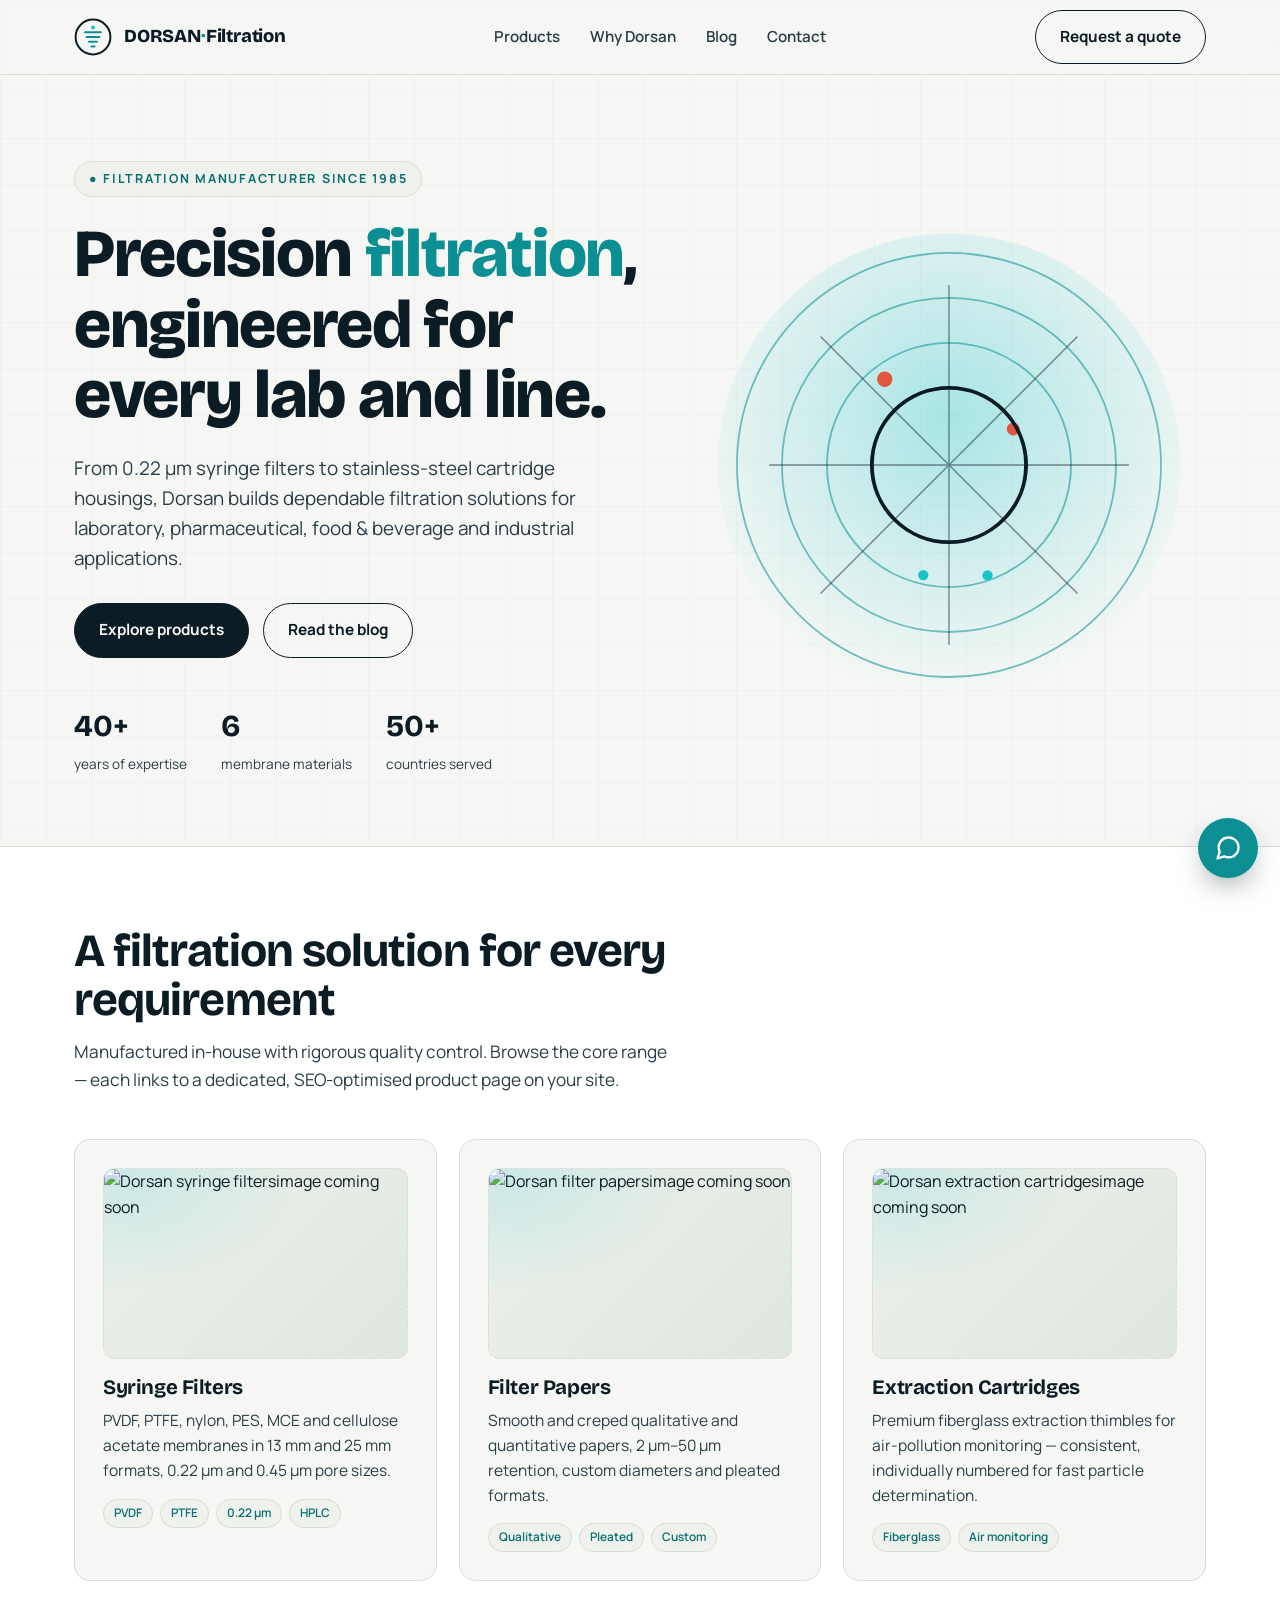
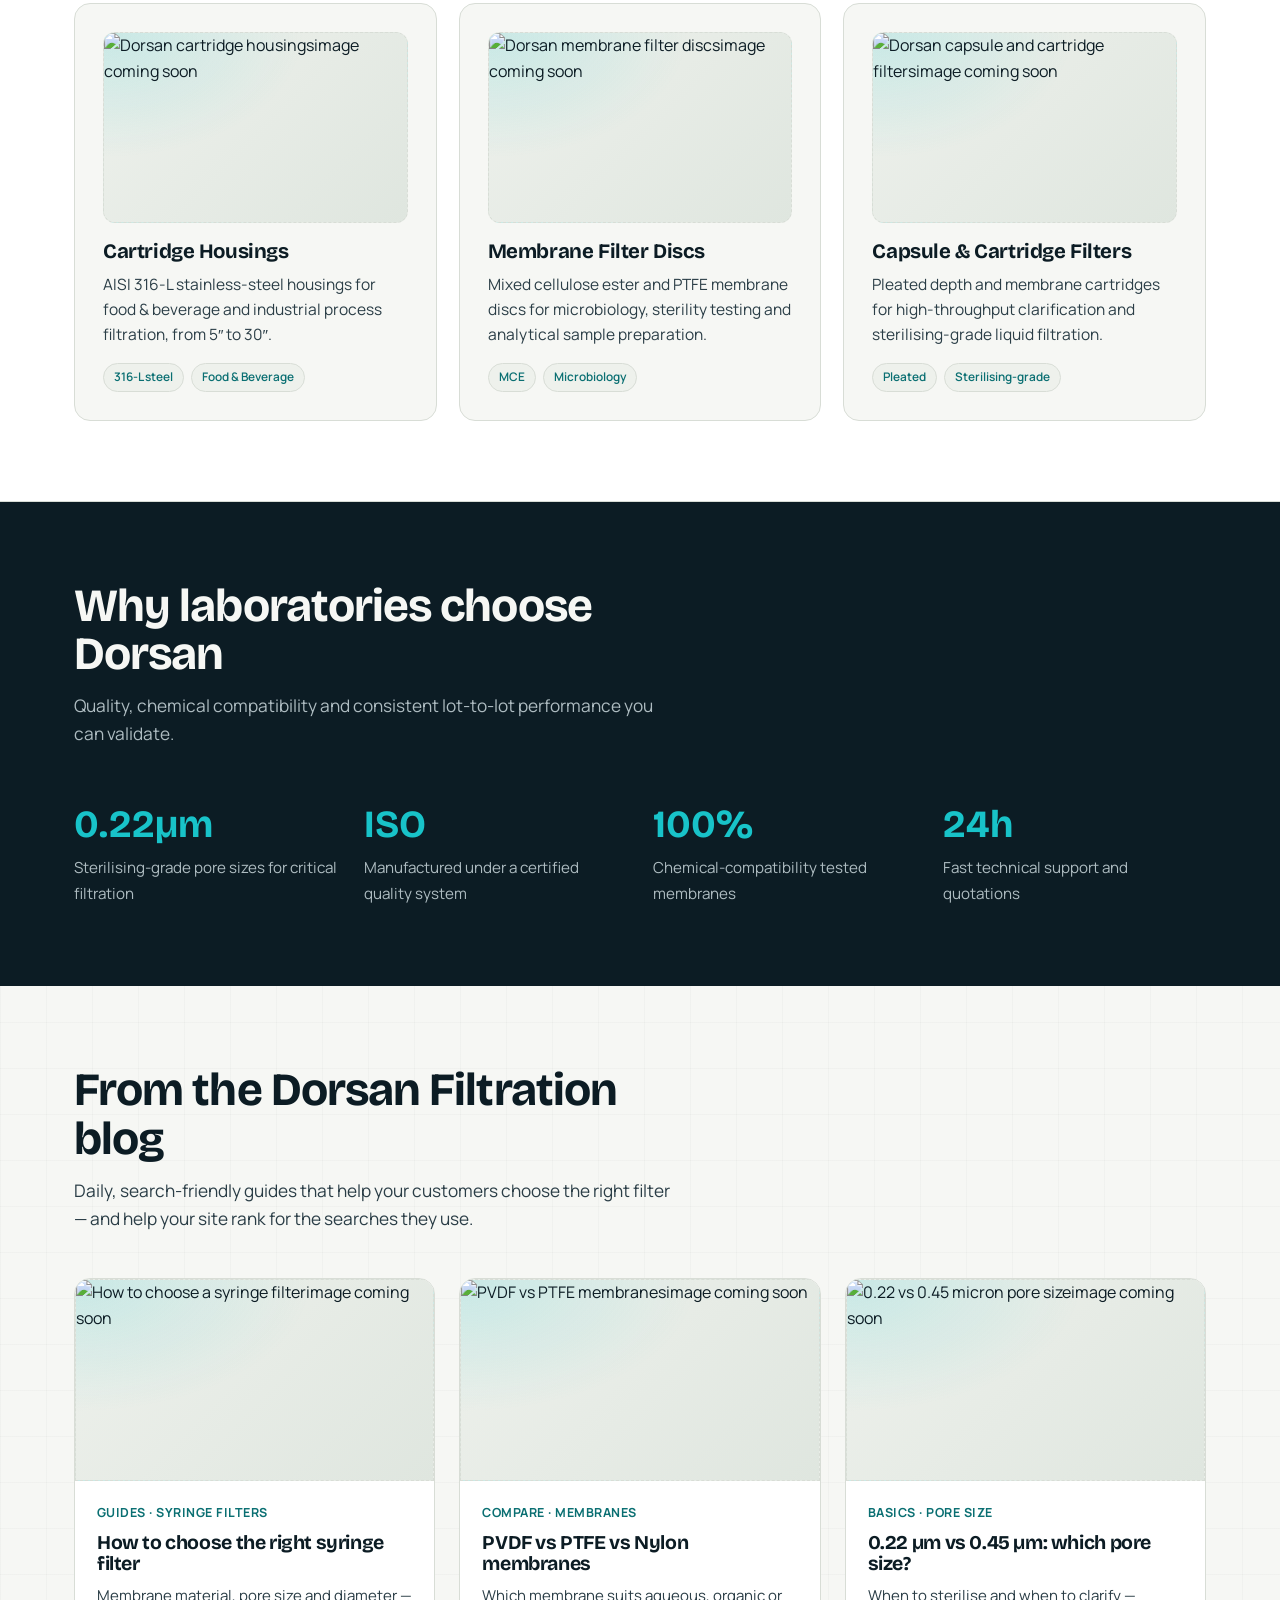
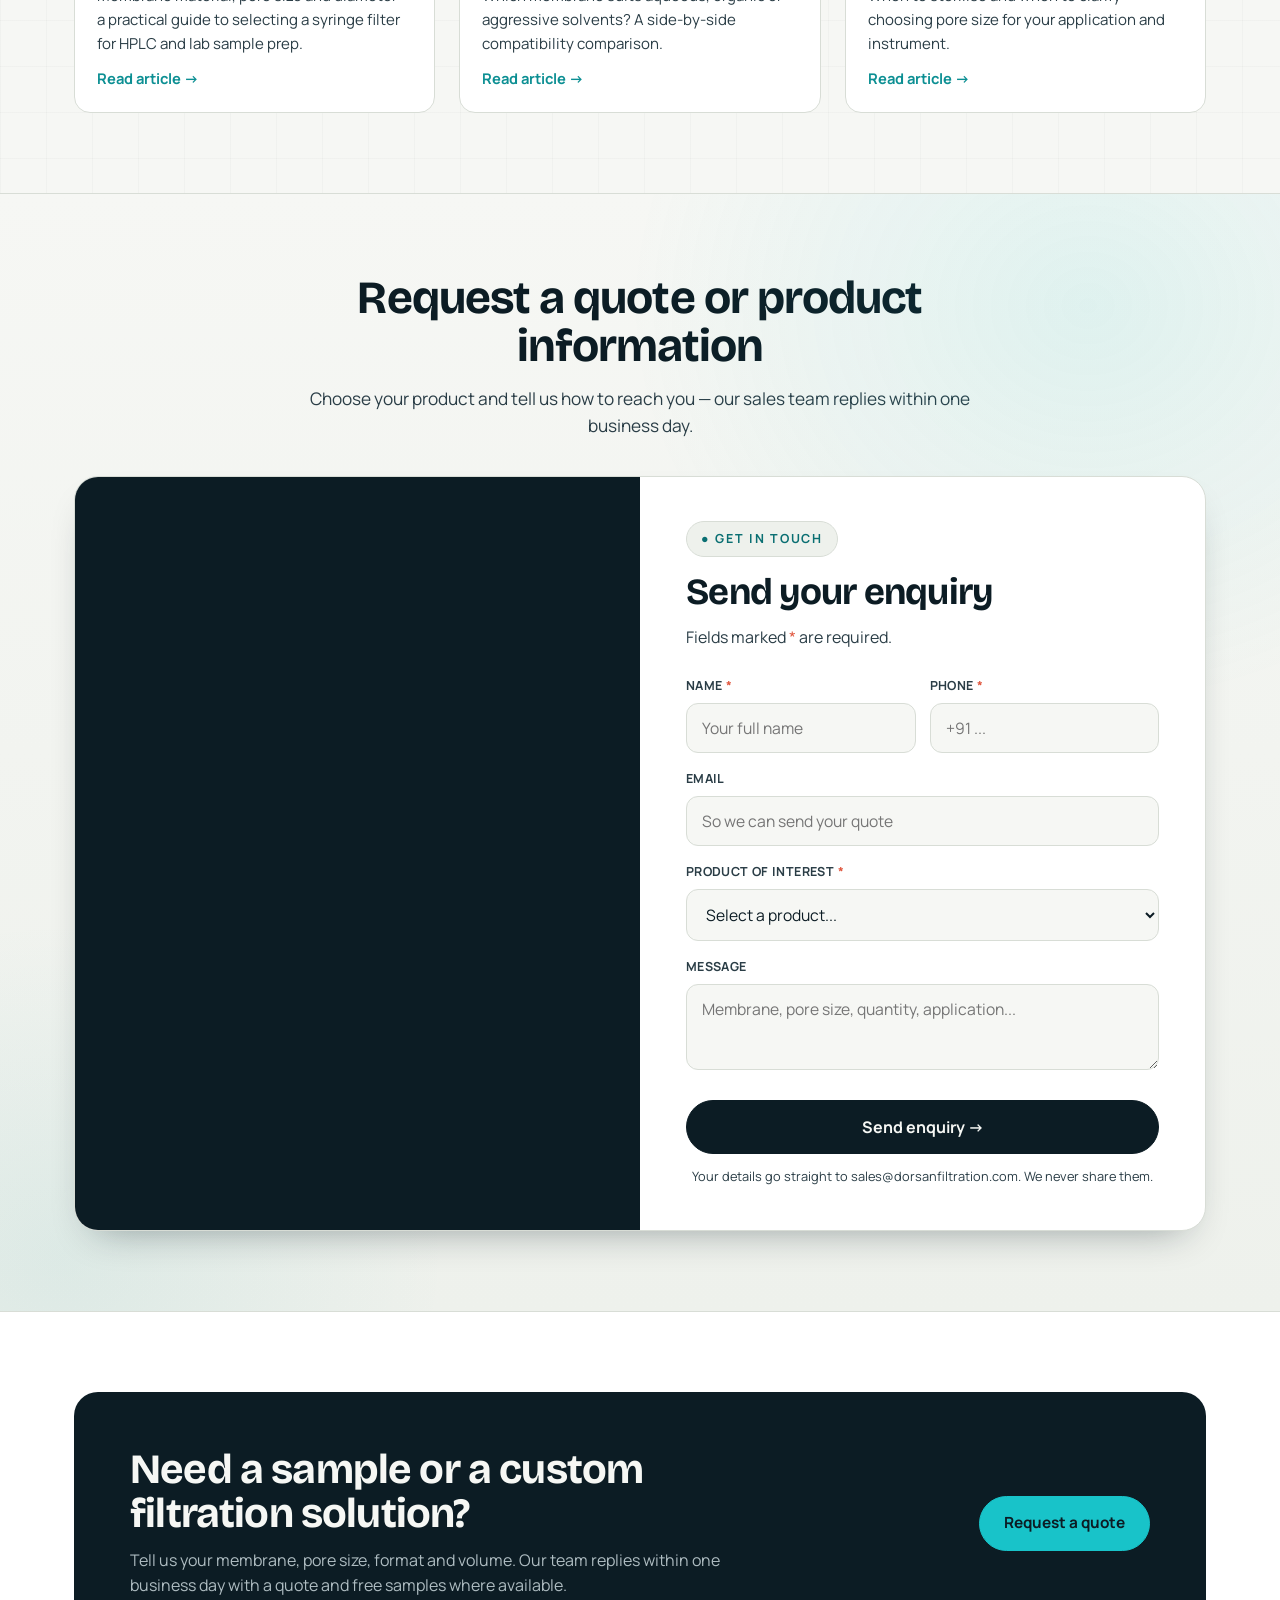
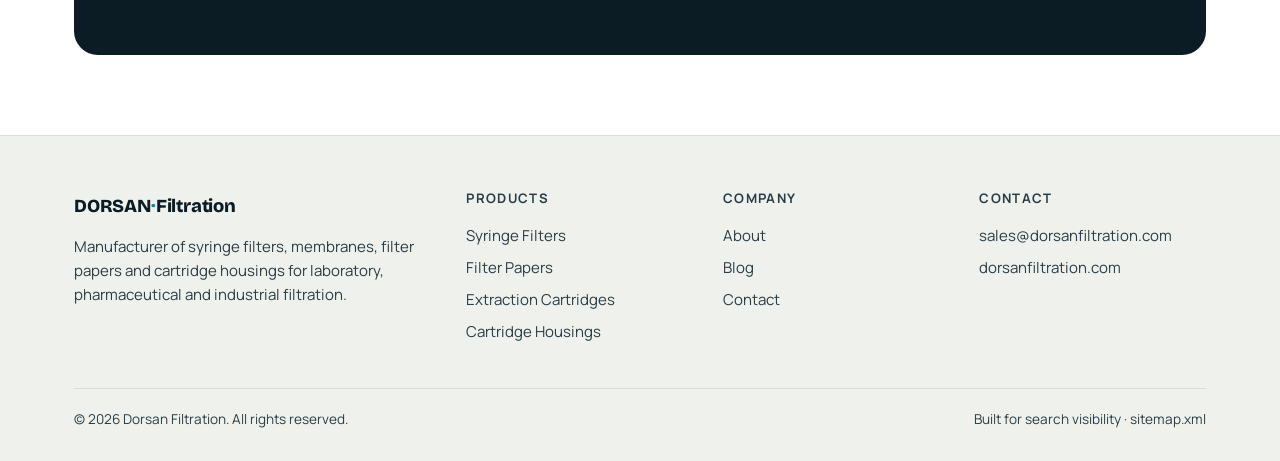
==== index.html @ 595bf6bd "Initial website deployment" ====
<!DOCTYPE html>
<html lang="en">
<head>
  <meta charset="UTF-8" />
  <meta name="viewport" content="width=device-width, initial-scale=1.0" />

  <!-- ====== PRIMARY SEO ====== -->
  <title>Dorsan Filtration | Syringe Filters, Membranes & Laboratory Filtration</title>
  <meta name="description" content="Dorsan Filtration manufactures high-quality syringe filters (PVDF, PTFE, nylon, PES), filter papers, extraction cartridges and stainless cartridge housings for laboratory, pharma and industrial use." />
  <meta name="keywords" content="syringe filter, PVDF syringe filter, PTFE syringe filter, nylon syringe filter, 0.22 micron syringe filter, 0.45 micron filter, laboratory filtration, membrane filtration, filter paper, extraction cartridge" />
  <link rel="canonical" href="https://www.dorsanfiltration.com/" />
  <meta name="robots" content="index, follow" />

  <!-- ====== OPEN GRAPH / SOCIAL ====== -->
  <meta property="og:type" content="website" />
  <meta property="og:title" content="Dorsan Filtration | Syringe Filters & Laboratory Filtration" />
  <meta property="og:description" content="Manufacturer of syringe filters, membranes, filter papers and cartridge housings for lab, pharma and industry." />
  <meta property="og:url" content="https://www.dorsanfiltration.com/" />
  <meta property="og:image" content="https://www.dorsanfiltration.com/assets/og-cover.jpg" />
  <meta name="twitter:card" content="summary_large_image" />

  <link rel="stylesheet" href="styles.css" />

  <!-- ====== STRUCTURED DATA: Organization ====== -->
  <script type="application/ld+json">
  {
    "@context": "https://schema.org",
    "@type": "Organization",
    "name": "Dorsan Filtration",
    "url": "https://www.dorsanfiltration.com/",
    "logo": "https://www.dorsanfiltration.com/assets/logo.png",
    "description": "Manufacturer of syringe filters, membrane filters, filter papers, extraction cartridges and cartridge housings.",
    "sameAs": ["https://www.linkedin.com/company/dorsan-filtration/"]
  }
  </script>
</head>
<body>

  <!-- ================= HEADER ================= -->
  <header class="site-header">
    <div class="wrap nav">
      <a class="brand" href="index.html" aria-label="Dorsan Filtration home">
        <!-- Replace this inline SVG with your real logo: <img src="assets/logo.svg" alt="Dorsan Filtration"> -->
        <svg viewBox="0 0 48 48" fill="none" xmlns="http://www.w3.org/2000/svg" aria-hidden="true">
          <circle cx="24" cy="24" r="22" stroke="#0c1c24" stroke-width="2.5"/>
          <path d="M14 18h20M16 24h16M19 30h10M22 36h4" stroke="#0c8f93" stroke-width="2.6" stroke-linecap="round"/>
          <circle cx="24" cy="12" r="2.4" fill="#18c3c9"/>
        </svg>
        <span class="brand-name">DORSAN<span>·</span>Filtration</span>
      </a>
      <nav class="nav-links" aria-label="Primary">
        <a href="#products">Products</a>
        <a href="#why">Why Dorsan</a>
        <a href="blog/index.html">Blog</a>
        <a href="#contact">Contact</a>
      </nav>
      <div class="nav-cta">
        <a class="btn btn--ghost" href="#enquiry">Request a quote</a>
      </div>
      <button class="burger" aria-label="Open menu" onclick="document.querySelector('.nav-links').classList.toggle('open')">
        <svg width="26" height="26" viewBox="0 0 24 24" fill="none" stroke="#0c1c24" stroke-width="2"><path d="M4 7h16M4 12h16M4 17h16"/></svg>
      </button>
    </div>
  </header>

  <!-- ================= HERO ================= -->
  <section class="hero">
    <div class="wrap hero-grid">
      <div class="reveal">
        <span class="eyebrow">● Filtration manufacturer since 1985</span>
        <h1>Precision <em>filtration</em>, engineered for every lab and line.</h1>
        <p class="lead">From 0.22&nbsp;µm syringe filters to stainless-steel cartridge housings, Dorsan builds dependable filtration solutions for laboratory, pharmaceutical, food &amp; beverage and industrial applications.</p>
        <div class="hero-actions">
          <a class="btn" href="#products">Explore products</a>
          <a class="btn btn--ghost" href="blog/index.html">Read the blog</a>
        </div>
        <div class="hero-stats">
          <div class="stat"><strong>40+</strong><span>years of expertise</span></div>
          <div class="stat"><strong>6</strong><span>membrane materials</span></div>
          <div class="stat"><strong>50+</strong><span>countries served</span></div>
        </div>
      </div>
      <div class="hero-visual reveal" aria-hidden="true">
        <svg viewBox="0 0 400 400" xmlns="http://www.w3.org/2000/svg">
          <defs>
            <radialGradient id="g1" cx="50%" cy="40%" r="60%">
              <stop offset="0%" stop-color="#18c3c9" stop-opacity="0.35"/>
              <stop offset="100%" stop-color="#18c3c9" stop-opacity="0"/>
            </radialGradient>
          </defs>
          <circle cx="200" cy="200" r="180" fill="url(#g1)"/>
          <g fill="none" stroke="#0c8f93" stroke-width="1.4" opacity="0.55">
            <circle cx="200" cy="200" r="60"/><circle cx="200" cy="200" r="95"/>
            <circle cx="200" cy="200" r="130"/><circle cx="200" cy="200" r="165"/>
          </g>
          <!-- membrane mesh -->
          <g stroke="#0c1c24" stroke-width="1.1" opacity="0.5">
            <line x1="60" y1="200" x2="340" y2="200"/>
            <line x1="200" y1="60" x2="200" y2="340"/>
            <line x1="100" y1="100" x2="300" y2="300"/>
            <line x1="300" y1="100" x2="100" y2="300"/>
          </g>
          <!-- particles being filtered -->
          <g fill="#e0573f">
            <circle cx="150" cy="120" r="6"><animate attributeName="cy" values="120;200;120" dur="4s" repeatCount="indefinite"/></circle>
            <circle cx="250" cy="140" r="5"><animate attributeName="cy" values="140;200;140" dur="5s" repeatCount="indefinite"/></circle>
          </g>
          <g fill="#18c3c9">
            <circle cx="180" cy="280" r="4"><animate attributeName="cy" values="280;340;280" dur="3.5s" repeatCount="indefinite"/></circle>
            <circle cx="230" cy="260" r="4"><animate attributeName="cy" values="260;330;260" dur="4.5s" repeatCount="indefinite"/></circle>
          </g>
          <circle cx="200" cy="200" r="60" fill="none" stroke="#0c1c24" stroke-width="3"/>
        </svg>
      </div>
    </div>
  </section>

  <!-- ================= PRODUCTS ================= -->
  <section class="products" id="products">
    <div class="wrap">
      <div class="section-head reveal">
        <h2>A filtration solution for every requirement</h2>
        <p>Manufactured in-house with rigorous quality control. Browse the core range — each links to a dedicated, SEO-optimised product page on your site.</p>
      </div>
      <div class="product-grid">

        <article class="card reveal">
          <img class="prod-img" src="images/syringe-filters.jpg" alt="Dorsan syringe filters" loading="lazy" onerror="this.classList.add('noimg')">
          <h3>Syringe Filters</h3>
          <p>PVDF, PTFE, nylon, PES, MCE and cellulose acetate membranes in 13&nbsp;mm and 25&nbsp;mm formats, 0.22&nbsp;µm and 0.45&nbsp;µm pore sizes.</p>
          <div class="tags"><span class="tag">PVDF</span><span class="tag">PTFE</span><span class="tag">0.22 µm</span><span class="tag">HPLC</span></div>
        </article>

        <article class="card reveal">
          <img class="prod-img" src="images/filter-papers.jpg" alt="Dorsan filter papers" loading="lazy" onerror="this.classList.add('noimg')">
          <h3>Filter Papers</h3>
          <p>Smooth and creped qualitative and quantitative papers, 2&nbsp;µm–50&nbsp;µm retention, custom diameters and pleated formats.</p>
          <div class="tags"><span class="tag">Qualitative</span><span class="tag">Pleated</span><span class="tag">Custom</span></div>
        </article>

        <article class="card reveal">
          <img class="prod-img" src="images/extraction-cartridges.jpg" alt="Dorsan extraction cartridges" loading="lazy" onerror="this.classList.add('noimg')">
          <h3>Extraction Cartridges</h3>
          <p>Premium fiberglass extraction thimbles for air-pollution monitoring — consistent, individually numbered for fast particle determination.</p>
          <div class="tags"><span class="tag">Fiberglass</span><span class="tag">Air monitoring</span></div>
        </article>

        <article class="card reveal">
          <img class="prod-img" src="images/cartridge-housings.jpg" alt="Dorsan cartridge housings" loading="lazy" onerror="this.classList.add('noimg')">
          <h3>Cartridge Housings</h3>
          <p>AISI 316-L stainless-steel housings for food &amp; beverage and industrial process filtration, from 5″ to 30″.</p>
          <div class="tags"><span class="tag">316-L steel</span><span class="tag">Food &amp; Beverage</span></div>
        </article>

        <article class="card reveal">
          <img class="prod-img" src="images/membrane-filters.jpg" alt="Dorsan membrane filter discs" loading="lazy" onerror="this.classList.add('noimg')">
          <h3>Membrane Filter Discs</h3>
          <p>Mixed cellulose ester and PTFE membrane discs for microbiology, sterility testing and analytical sample preparation.</p>
          <div class="tags"><span class="tag">MCE</span><span class="tag">Microbiology</span></div>
        </article>

        <article class="card reveal">
          <img class="prod-img" src="images/capsule-filters.jpg" alt="Dorsan capsule and cartridge filters" loading="lazy" onerror="this.classList.add('noimg')">
          <h3>Capsule &amp; Cartridge Filters</h3>
          <p>Pleated depth and membrane cartridges for high-throughput clarification and sterilising-grade liquid filtration.</p>
          <div class="tags"><span class="tag">Pleated</span><span class="tag">Sterilising-grade</span></div>
        </article>

      </div>
    </div>
  </section>

  <!-- ================= WHY ================= -->
  <section class="why" id="why">
    <div class="wrap">
      <div class="section-head reveal">
        <h2>Why laboratories choose Dorsan</h2>
        <p>Quality, chemical compatibility and consistent lot-to-lot performance you can validate.</p>
      </div>
      <div class="why-grid">
        <div class="why-item reveal"><strong>0.22µm</strong><span>Sterilising-grade pore sizes for critical filtration</span></div>
        <div class="why-item reveal"><strong>ISO</strong><span>Manufactured under a certified quality system</span></div>
        <div class="why-item reveal"><strong>100%</strong><span>Chemical-compatibility tested membranes</span></div>
        <div class="why-item reveal"><strong>24h</strong><span>Fast technical support and quotations</span></div>
      </div>
    </div>
  </section>

  <!-- ================= BLOG PREVIEW ================= -->
  <section id="blog-preview">
    <div class="wrap">
      <div class="section-head reveal">
        <h2>From the Dorsan Filtration blog</h2>
        <p>Daily, search-friendly guides that help your customers choose the right filter — and help your site rank for the searches they use.</p>
      </div>
      <div class="blog-grid">
        <a class="post-card reveal" href="blog/syringe-filter-guide.html">
          <img class="prod-img" src="images/blog-syringe-filter.jpg" alt="How to choose a syringe filter" loading="lazy" onerror="this.classList.add('noimg')">
          <div class="body">
            <span class="post-meta">Guides · Syringe Filters</span>
            <h3>How to choose the right syringe filter</h3>
            <p>Membrane material, pore size and diameter — a practical guide to selecting a syringe filter for HPLC and lab sample prep.</p>
            <span class="read-more">Read article →</span>
          </div>
        </a>
        <a class="post-card reveal" href="blog/index.html">
          <img class="prod-img" src="images/blog-pvdf-ptfe.jpg" alt="PVDF vs PTFE membranes" loading="lazy" onerror="this.classList.add('noimg')">
          <div class="body">
            <span class="post-meta">Compare · Membranes</span>
            <h3>PVDF vs PTFE vs Nylon membranes</h3>
            <p>Which membrane suits aqueous, organic or aggressive solvents? A side-by-side compatibility comparison.</p>
            <span class="read-more">Read article →</span>
          </div>
        </a>
        <a class="post-card reveal" href="blog/index.html">
          <img class="prod-img" src="images/blog-022-vs-045.jpg" alt="0.22 vs 0.45 micron pore size" loading="lazy" onerror="this.classList.add('noimg')">
          <div class="body">
            <span class="post-meta">Basics · Pore Size</span>
            <h3>0.22 µm vs 0.45 µm: which pore size?</h3>
            <p>When to sterilise and when to clarify — choosing pore size for your application and instrument.</p>
            <span class="read-more">Read article →</span>
          </div>
        </a>
      </div>
    </div>
  </section>

  <!-- ================= CTA / CONTACT ================= -->

<style>
  .enq2 { position: relative; background: linear-gradient(180deg, var(--paper) 0%, var(--paper-2) 100%); border-top: 1px solid var(--line); overflow: hidden; }
  .enq2::before { content:""; position:absolute; inset:0; background:
      radial-gradient(60% 60% at 85% 10%, rgba(24,195,201,.10), transparent 60%),
      radial-gradient(50% 50% at 5% 95%, rgba(12,143,147,.08), transparent 60%); pointer-events:none; }
  .enq2-grid { position: relative; display: grid; grid-template-columns: 1fr 1fr; gap: 0; align-items: stretch;
      background: var(--white); border: 1px solid var(--line); border-radius: 24px; overflow: hidden; box-shadow: var(--shadow); }
  .enq2-media { position: relative; background: var(--ink); min-height: 520px; overflow: hidden; }
  .enq2-track { display: flex; height: 100%; animation: enqScroll 28s linear infinite; }
  .enq2-track:hover { animation-play-state: paused; }
  .enq2-slide { position: relative; flex: 0 0 100%; height: 100%; min-height: 520px; }
  .enq2-slide img { width: 100%; height: 100%; object-fit: cover; display: block; }
  .enq2-slide.broken { display: none; }
  .enq2-cap { position: absolute; left: 26px; bottom: 26px; right: 26px; color: #fff; z-index: 2; }
  .enq2-cap span { display:inline-block; font-size:.72rem; letter-spacing:.16em; text-transform:uppercase; font-weight:700;
      background: rgba(24,195,201,.9); color:#04282a; padding:5px 12px; border-radius:999px; margin-bottom:10px; }
  .enq2-cap h3 { font-family: var(--display); font-size: 1.5rem; line-height:1.1; text-shadow: 0 2px 18px rgba(0,0,0,.5); }
  .enq2-slide::after { content:""; position:absolute; inset:0; background: linear-gradient(180deg, transparent 45%, rgba(8,18,23,.78) 100%); }
  .enq2-dots { position:absolute; bottom:16px; left:50%; transform:translateX(-50%); display:flex; gap:7px; z-index:3; }
  .enq2-dots i { width:7px; height:7px; border-radius:50%; background:rgba(255,255,255,.45); }
  @keyframes enqScroll {
    0%,18%   { transform: translateX(0); }
    25%,43%  { transform: translateX(-100%); }
    50%,68%  { transform: translateX(-200%); }
    75%,93%  { transform: translateX(-300%); }
    100%     { transform: translateX(0); }
  }
  .enq2-form { padding: 44px 46px; }
  .enq2-form .eyebrow { margin-bottom: 16px; }
  .enq2-form h2 { font-size: clamp(1.7rem, 3vw, 2.3rem); line-height:1.08; }
  .enq2-form > p.sub { color: var(--ink-soft); margin: 12px 0 26px; font-size: 1rem; }
  .ef { margin-bottom: 16px; position: relative; }
  .ef label { display:block; font-size:.78rem; font-weight:700; letter-spacing:.03em; text-transform:uppercase; color:var(--ink-soft); margin-bottom:7px; }
  .ef label .req { color: var(--coral); }
  .ef input, .ef select, .ef textarea {
    width:100%; font-family:var(--body); font-size:.98rem; color:var(--ink); background:var(--paper);
    border:1.5px solid var(--line); border-radius:12px; padding:13px 15px; outline:none;
    transition: border-color .2s, background .2s, box-shadow .2s; }
  .ef input:focus, .ef select:focus, .ef textarea:focus { border-color:var(--teal); background:#fff; box-shadow:0 0 0 4px rgba(12,143,147,.12); }
  .ef textarea { resize: vertical; min-height: 86px; }
  .ef.invalid input, .ef.invalid select { border-color: var(--coral); box-shadow:0 0 0 4px rgba(224,87,63,.12); }
  .ef .err-hint { display:none; color:var(--coral); font-size:.78rem; margin-top:5px; font-weight:600; }
  .ef.invalid .err-hint { display:block; }
  .ef-row { display:grid; grid-template-columns:1fr 1fr; gap:14px; }
  .enq2-submit { width:100%; justify-content:center; margin-top:6px; font-size:1rem; padding:15px; }
  .enq2-note { font-size:.8rem; color:var(--ink-soft); margin-top:12px; text-align:center; }
  .enq2-msg { margin-top:14px; padding:13px 15px; border-radius:12px; font-size:.92rem; display:none; }
  .enq2-msg.ok { display:block; background:#e8f5f4; border:1px solid var(--teal); color:var(--teal-deep); }
  .enq2-msg.err { display:block; background:#fdeeea; border:1px solid var(--coral); color:#b23a25; }
  @media (max-width: 860px) {
    .enq2-grid { grid-template-columns: 1fr; }
    .enq2-media { min-height: 280px; order:-1; }
    .enq2-slide { min-height: 280px; }
    .enq2-form { padding: 32px 24px; }
    .ef-row { grid-template-columns: 1fr; }
  }
</style>

<section class="enq2" id="enquiry">
  <div class="wrap">
    <div class="section-head reveal" style="text-align:center;max-width:42em;margin:0 auto 36px">
      <h2>Request a quote or product information</h2>
      <p>Choose your product and tell us how to reach you — our sales team replies within one business day.</p>
    </div>
    <div class="enq2-grid reveal">
      <div class="enq2-media">
        <div class="enq2-track" id="enqTrack"></div>
        <div class="enq2-dots" id="enqDots"></div>
      </div>
      <form class="enq2-form" id="dorsanEnquiry" novalidate>
        <span class="eyebrow">● Get in touch</span>
        <h2>Send your enquiry</h2>
        <p class="sub">Fields marked <span style="color:var(--coral)">*</span> are required.</p>
        <div class="ef-row">
          <div class="ef" data-field="name">
            <label>Name <span class="req">*</span></label>
            <input type="text" name="name" autocomplete="name" placeholder="Your full name" />
            <span class="err-hint">Please enter your name.</span>
          </div>
          <div class="ef" data-field="phone">
            <label>Phone <span class="req">*</span></label>
            <input type="tel" name="phone" autocomplete="tel" placeholder="+91 ..." />
            <span class="err-hint">Please enter a phone number.</span>
          </div>
        </div>
        <div class="ef" data-field="email">
          <label>Email</label>
          <input type="email" name="email" autocomplete="email" placeholder="So we can send your quote" />
          <span class="err-hint">Please enter a valid email.</span>
        </div>
        <div class="ef" data-field="product">
          <label>Product of interest <span class="req">*</span></label>
          <select name="product">
            <option value="" disabled selected>Select a product...</option>
            <option>Syringe Filters (G Series)</option>
            <option>Syringe Filters (T Series)</option>
            <option>Membrane Disc Filters</option>
            <option>Filter Papers</option>
            <option>Filter Cartridges</option>
            <option>Extraction Thimbles / Cartridges</option>
            <option>Cartridge Housings</option>
            <option>Air Monitoring Filters</option>
            <option>Chromatography Filtration</option>
            <option>Other / Not sure</option>
          </select>
          <span class="err-hint">Please select a product.</span>
        </div>
        <div class="ef" data-field="message">
          <label>Message</label>
          <textarea name="message" placeholder="Membrane, pore size, quantity, application..."></textarea>
        </div>
        <button type="submit" class="btn enq2-submit">Send enquiry &rarr;</button>
        <p class="enq2-note">Your details go straight to sales@dorsanfiltration.com. We never share them.</p>
        <div class="enq2-msg" id="enq-result" role="status" aria-live="polite"></div>
      </form>
    </div>
  </div>
</section>

<script>
(function () {
  // Local images: drop matching files into the images/ folder (see images/README.txt).
  // A missing image is auto-hidden, so the carousel never shows a broken picture.
  var CAROUSEL_IMAGES = [
    { url: "images/syringe-filters.jpg",     label: "Sample Preparation", title: "Syringe Filters" },
    { url: "images/filter-papers.jpg",       label: "Laboratory",         title: "Filter Papers" },
    { url: "images/extraction-cartridges.jpg", label: "Soxhlet",          title: "Extraction Cartridges" },
    { url: "images/cartridge-housings.jpg",  label: "Industrial",         title: "Cartridge Housings" },
    { url: "images/membrane-filters.jpg",    label: "Chromatography",     title: "Membrane Disc Filters" }
  ];
  var WEB3FORMS_KEY = "";
  var SALES_EMAIL  = "sales@dorsanfiltration.com";

  var track = document.getElementById("enqTrack");
  var dots = document.getElementById("enqDots");
  function rebuildDots() {
    if (!dots || !track) return;
    var visible = track.querySelectorAll(".enq2-slide:not(.broken)").length;
    dots.innerHTML = "";
    for (var i = 0; i < visible; i++) { var d = document.createElement("i"); dots.appendChild(d); }
    var n = Math.max(visible, 1);
    track.style.animationDuration = (n * 5) + "s";
  }
  if (track) {
    CAROUSEL_IMAGES.forEach(function (item) {
      var slide = document.createElement("div"); slide.className = "enq2-slide";
      var img = document.createElement("img"); img.loading = "lazy"; img.alt = item.title;
      img.onerror = function () { slide.classList.add("broken"); rebuildDots(); };
      img.onload = function () { rebuildDots(); };
      img.src = item.url;
      var cap = document.createElement("div"); cap.className = "enq2-cap";
      cap.innerHTML = "<span>" + item.label + "</span><h3>" + item.title + "</h3>";
      slide.appendChild(img); slide.appendChild(cap); track.appendChild(slide);
    });
    rebuildDots();
  }

  var form = document.getElementById("dorsanEnquiry");
  var result = document.getElementById("enq-result");
  if (!form) return;
  function setInvalid(name, bad) { var f = form.querySelector('.ef[data-field="' + name + '"]'); if (f) f.classList.toggle("invalid", bad); }
  function show(type, text) { result.className = "enq2-msg " + type; result.textContent = text; }

  form.addEventListener("submit", async function (e) {
    e.preventDefault();
    var name = form.name.value.trim(), phone = form.phone.value.trim(), email = form.email.value.trim();
    var product = form.product.value, message = form.message.value.trim();
    var ok = true;
    setInvalid("name", !name); if (!name) ok = false;
    setInvalid("phone", !phone); if (!phone) ok = false;
    setInvalid("product", !product); if (!product) ok = false;
    if (email && !/^[^\s@]+@[^\s@]+\.[^\s@]+$/.test(email)) { setInvalid("email", true); ok = false; } else setInvalid("email", false);
    if (!ok) { show("err", "Please complete the required fields."); return; }

    var subject = "New website enquiry: " + product + " - " + name;
    var btn = form.querySelector("button[type=submit]");
    btn.disabled = true; btn.textContent = "Sending...";

    if (WEB3FORMS_KEY) {
      try {
        var res = await fetch("https://api.web3forms.com/submit", {
          method: "POST", headers: { "Content-Type": "application/json", "Accept": "application/json" },
          body: JSON.stringify({ access_key: WEB3FORMS_KEY, subject: subject, from_name: "Dorsan Website",
            name: name, phone: phone, email: email || "(not provided)", product: product, message: message || "(none)" })
        });
        var data = await res.json();
        if (data.success) { show("ok", "Thank you, " + name + "! Your enquiry has been sent. Our team will contact you soon."); form.reset(); }
        else { show("err", "Sorry, sending failed. Please email " + SALES_EMAIL + " directly."); }
      } catch (err) { show("err", "Network error. Please email " + SALES_EMAIL + " directly."); }
      finally { btn.disabled = false; btn.innerHTML = "Send enquiry &rarr;"; }
      return;
    }
    var body = "Name: " + name + "\nPhone: " + phone + "\nEmail: " + (email || "(not provided)") + "\nProduct: " + product + "\n\nMessage:\n" + (message || "(none)");
    window.location.href = "mailto:" + SALES_EMAIL + "?subject=" + encodeURIComponent(subject) + "&body=" + encodeURIComponent(body);
    show("ok", "Opening your email app... if nothing happens, email " + SALES_EMAIL + " directly.");
    btn.disabled = false; btn.innerHTML = "Send enquiry &rarr;";
  });
})();
</script>

  <section class="cta" id="contact">
    <div class="wrap">
      <div class="cta-box reveal">
        <div>
          <h2>Need a sample or a custom filtration solution?</h2>
          <p>Tell us your membrane, pore size, format and volume. Our team replies within one business day with a quote and free samples where available.</p>
        </div>
        <div style="text-align:right">
          <a class="btn" href="mailto:sales@dorsanfiltration.com">Request a quote</a>
        </div>
      </div>
    </div>
  </section>

  <!-- ================= FOOTER ================= -->
  <footer class="site-footer">
    <div class="wrap">
      <div class="footer-grid">
        <div>
          <div class="brand" style="margin-bottom:14px">
            <span class="brand-name">DORSAN<span>·</span>Filtration</span>
          </div>
          <p style="color:var(--ink-soft);font-size:0.94rem;max-width:26em">Manufacturer of syringe filters, membranes, filter papers and cartridge housings for laboratory, pharmaceutical and industrial filtration.</p>
        </div>
        <div>
          <h4>Products</h4>
          <a href="#products">Syringe Filters</a>
          <a href="#products">Filter Papers</a>
          <a href="#products">Extraction Cartridges</a>
          <a href="#products">Cartridge Housings</a>
        </div>
        <div>
          <h4>Company</h4>
          <a href="#why">About</a>
          <a href="blog/index.html">Blog</a>
          <a href="#contact">Contact</a>
        </div>
        <div>
          <h4>Contact</h4>
          <a href="mailto:sales@dorsanfiltration.com">sales@dorsanfiltration.com</a>
          <a href="https://www.dorsanfiltration.com/">dorsanfiltration.com</a>
        </div>
      </div>
      <div class="footer-bottom">
        <span>© 2026 Dorsan Filtration. All rights reserved.</span>
        <span>Built for search visibility · sitemap.xml</span>
      </div>
    </div>
  </footer>

  <script>
    // staggered reveal on scroll
    const io = new IntersectionObserver((entries) => {
      entries.forEach((e, i) => { if (e.isIntersecting) { setTimeout(() => e.target.classList.add('in'), i * 60); io.unobserve(e.target); } });
    }, { threshold: 0.12 });
    document.querySelectorAll('.reveal').forEach(el => io.observe(el));
  </script>
  <script src="chatbot.js"></script>
</body>
</html>
---- styles.css ----
/* ============================================================
   DORSAN FILTRATION — shared styles
   Aesthetic: refined industrial / laboratory precision
   ============================================================ */

@import url('https://fonts.googleapis.com/css2?family=Bricolage+Grotesque:opsz,wght@12..96,400;12..96,600;12..96,700;12..96,800&family=Manrope:wght@400;500;600;700&display=swap');

:root {
  --ink: #0c1c24;
  --ink-soft: #2a3d46;
  --paper: #f6f7f4;
  --paper-2: #eef1ec;
  --line: #d8ddd6;
  --teal: #0c8f93;
  --teal-deep: #0a6f72;
  --cyan: #18c3c9;
  --coral: #e0573f;
  --white: #ffffff;
  --shadow: 0 18px 40px -22px rgba(12, 28, 36, 0.45);
  --shadow-sm: 0 8px 22px -16px rgba(12, 28, 36, 0.5);
  --radius: 16px;
  --maxw: 1180px;
  --display: 'Bricolage Grotesque', sans-serif;
  --body: 'Manrope', sans-serif;
}

* { box-sizing: border-box; margin: 0; padding: 0; }
html { scroll-behavior: smooth; }

body {
  font-family: var(--body);
  color: var(--ink);
  background: var(--paper);
  line-height: 1.6;
  -webkit-font-smoothing: antialiased;
  /* faint technical grid texture */
  background-image:
    linear-gradient(rgba(12,28,36,0.025) 1px, transparent 1px),
    linear-gradient(90deg, rgba(12,28,36,0.025) 1px, transparent 1px);
  background-size: 46px 46px;
}

h1, h2, h3, h4 { font-family: var(--display); line-height: 1.05; font-weight: 700; letter-spacing: -0.02em; }
a { color: inherit; text-decoration: none; }
img { max-width: 100%; display: block; }

.wrap { max-width: var(--maxw); margin: 0 auto; padding: 0 24px; }
.accent { color: var(--teal); }

/* ---------- buttons ---------- */
.btn {
  display: inline-flex; align-items: center; gap: 9px;
  font-weight: 700; font-family: var(--body);
  padding: 14px 24px; border-radius: 999px;
  border: 1.5px solid var(--ink); background: var(--ink); color: var(--paper);
  transition: transform .25s ease, box-shadow .25s ease, background .25s ease;
  cursor: pointer; font-size: 0.96rem;
}
.btn:hover { transform: translateY(-2px); box-shadow: var(--shadow-sm); background: var(--teal-deep); border-color: var(--teal-deep); }
.btn--ghost { background: transparent; color: var(--ink); }
.btn--ghost:hover { background: var(--ink); color: var(--paper); }

/* ---------- header ---------- */
.site-header {
  position: sticky; top: 0; z-index: 50;
  backdrop-filter: blur(10px);
  background: rgba(246,247,244,0.82);
  border-bottom: 1px solid var(--line);
}
.nav { display: flex; align-items: center; justify-content: space-between; height: 74px; }
.brand { display: flex; align-items: center; gap: 12px; }
.brand svg { width: 38px; height: 38px; }
.brand-name { font-family: var(--display); font-weight: 800; font-size: 1.15rem; letter-spacing: -0.01em; }
.brand-name span { color: var(--teal); }
.nav-links { display: flex; align-items: center; gap: 30px; }
.nav-links a { font-weight: 600; font-size: 0.95rem; color: var(--ink-soft); transition: color .2s; }
.nav-links a:hover { color: var(--teal); }
.nav-cta { display: flex; gap: 10px; }
.burger { display: none; background: none; border: 0; cursor: pointer; }

/* ---------- hero ---------- */
.hero { padding: 86px 0 70px; position: relative; overflow: hidden; }
.hero-grid { display: grid; grid-template-columns: 1.05fr 0.95fr; gap: 50px; align-items: center; }
.eyebrow {
  display: inline-flex; align-items: center; gap: 8px;
  font-weight: 700; font-size: 0.78rem; letter-spacing: 0.14em; text-transform: uppercase;
  color: var(--teal-deep); background: var(--paper-2); border: 1px solid var(--line);
  padding: 7px 14px; border-radius: 999px; margin-bottom: 22px;
}
.hero h1 { font-size: clamp(2.5rem, 5.4vw, 4.2rem); font-weight: 800; }
.hero h1 em { font-style: normal; color: var(--teal); }
.hero p.lead { font-size: 1.18rem; color: var(--ink-soft); max-width: 30em; margin: 22px 0 30px; }
.hero-actions { display: flex; gap: 14px; flex-wrap: wrap; }
.hero-stats { display: flex; gap: 34px; margin-top: 44px; }
.hero-stats .stat strong { font-family: var(--display); font-size: 1.9rem; display: block; }
.hero-stats .stat span { font-size: 0.85rem; color: var(--ink-soft); }

.hero-visual { position: relative; aspect-ratio: 1/1; }
.hero-visual svg { width: 100%; height: 100%; }

/* ---------- sections ---------- */
section { padding: 80px 0; }
.section-head { max-width: 38em; margin-bottom: 46px; }
.section-head h2 { font-size: clamp(1.9rem, 3.6vw, 2.9rem); }
.section-head p { color: var(--ink-soft); font-size: 1.08rem; margin-top: 14px; }

/* ---------- product grid ---------- */
.products { background: var(--white); border-top: 1px solid var(--line); border-bottom: 1px solid var(--line); }
.product-grid { display: grid; grid-template-columns: repeat(3, 1fr); gap: 22px; }
.card {
  background: var(--paper); border: 1px solid var(--line); border-radius: var(--radius);
  padding: 28px; transition: transform .3s ease, box-shadow .3s ease, border-color .3s;
  position: relative; overflow: hidden;
}
.card:hover { transform: translateY(-6px); box-shadow: var(--shadow); border-color: var(--teal); }
.card .ico { width: 46px; height: 46px; margin-bottom: 18px; color: var(--teal); }
.card h3 { font-size: 1.28rem; margin-bottom: 10px; }
.card p { color: var(--ink-soft); font-size: 0.97rem; }
.card .tags { margin-top: 16px; display: flex; flex-wrap: wrap; gap: 7px; }
.tag { font-size: 0.74rem; font-weight: 600; color: var(--teal-deep); background: var(--paper-2); border: 1px solid var(--line); padding: 4px 10px; border-radius: 999px; }

/* image placeholder helper */
.imgph {
  width: 100%; aspect-ratio: 16/10; border-radius: 12px; margin-bottom: 18px;
  background:
    radial-gradient(120% 120% at 0% 0%, rgba(24,195,201,0.22), transparent 55%),
    linear-gradient(135deg, var(--paper-2), #dfe6df);
  border: 1px dashed var(--line); display: grid; place-items: center;
  color: var(--ink-soft); font-size: 0.78rem; font-weight: 600; text-align: center; padding: 10px;
}

/* ---------- why strip ---------- */
.why { background: var(--ink); color: var(--paper); }
.why .section-head h2 { color: var(--paper); }
.why .section-head p { color: #aebcc1; }
.why-grid { display: grid; grid-template-columns: repeat(4, 1fr); gap: 26px; }
.why-item strong { font-family: var(--display); font-size: 2.4rem; color: var(--cyan); display: block; }
.why-item span { color: #aebcc1; font-size: 0.95rem; }

/* ---------- blog cards ---------- */
.blog-grid { display: grid; grid-template-columns: repeat(3, 1fr); gap: 24px; }
.post-card {
  background: var(--white); border: 1px solid var(--line); border-radius: var(--radius);
  overflow: hidden; display: flex; flex-direction: column; transition: transform .3s, box-shadow .3s;
}
.post-card:hover { transform: translateY(-5px); box-shadow: var(--shadow); }
.post-card .imgph { border-radius: 0; aspect-ratio: 16/9; margin: 0; border: none; border-bottom: 1px solid var(--line); }
.post-card .body { padding: 22px; display: flex; flex-direction: column; gap: 10px; flex: 1; }
.post-meta { font-size: 0.78rem; color: var(--teal-deep); font-weight: 700; letter-spacing: 0.04em; text-transform: uppercase; }
.post-card h3 { font-size: 1.22rem; }
.post-card p { color: var(--ink-soft); font-size: 0.94rem; flex: 1; }
.read-more { font-weight: 700; color: var(--teal); font-size: 0.92rem; }

/* ---------- CTA / contact ---------- */
.cta { background: var(--white); border-top: 1px solid var(--line); }
.cta-box {
  background: var(--ink); color: var(--paper); border-radius: 24px; padding: 56px;
  display: grid; grid-template-columns: 1.2fr 0.8fr; gap: 34px; align-items: center;
}
.cta-box h2 { color: var(--paper); font-size: clamp(1.8rem, 3.4vw, 2.6rem); }
.cta-box p { color: #aebcc1; margin-top: 12px; }
.cta-box .btn { background: var(--cyan); border-color: var(--cyan); color: var(--ink); }
.cta-box .btn:hover { background: var(--white); border-color: var(--white); }

/* ---------- footer ---------- */
.site-footer { background: var(--paper-2); border-top: 1px solid var(--line); padding: 56px 0 30px; }
.footer-grid { display: grid; grid-template-columns: 1.6fr 1fr 1fr 1fr; gap: 30px; }
.footer-grid h4 { font-family: var(--body); font-size: 0.82rem; text-transform: uppercase; letter-spacing: 0.1em; color: var(--ink-soft); margin-bottom: 14px; }
.footer-grid a { display: block; color: var(--ink-soft); font-size: 0.94rem; padding: 4px 0; transition: color .2s; }
.footer-grid a:hover { color: var(--teal); }
.footer-bottom { margin-top: 40px; padding-top: 20px; border-top: 1px solid var(--line); display: flex; justify-content: space-between; flex-wrap: wrap; gap: 12px; font-size: 0.85rem; color: var(--ink-soft); }

/* ---------- article ---------- */
.article-hero { padding: 56px 0 30px; }
.breadcrumb { font-size: 0.85rem; color: var(--ink-soft); margin-bottom: 18px; }
.breadcrumb a:hover { color: var(--teal); }
.article-hero h1 { font-size: clamp(2rem, 4.4vw, 3.2rem); font-weight: 800; max-width: 16em; }
.article-meta { display: flex; gap: 16px; align-items: center; margin-top: 18px; color: var(--ink-soft); font-size: 0.9rem; }
.article-body { max-width: 720px; margin: 0 auto; padding: 30px 0 60px; font-size: 1.08rem; }
.article-body h2 { font-size: 1.7rem; margin: 40px 0 14px; }
.article-body h3 { font-size: 1.3rem; margin: 28px 0 10px; }
.article-body p { margin-bottom: 18px; color: #243239; }
.article-body ul, .article-body ol { margin: 0 0 18px 22px; color: #243239; }
.article-body li { margin-bottom: 8px; }
.article-body .callout { background: var(--white); border-left: 4px solid var(--teal); border-radius: 10px; padding: 18px 22px; margin: 26px 0; box-shadow: var(--shadow-sm); }
.article-body table { width: 100%; border-collapse: collapse; margin: 22px 0; font-size: 0.96rem; }
.article-body th, .article-body td { border: 1px solid var(--line); padding: 11px 14px; text-align: left; }
.article-body th { background: var(--paper-2); font-family: var(--display); }

/* ---------- reveal animation ---------- */
.reveal { opacity: 0; transform: translateY(22px); transition: opacity .7s ease, transform .7s ease; }
.reveal.in { opacity: 1; transform: none; }

/* ---------- responsive ---------- */
@media (max-width: 920px) {
  .hero-grid { grid-template-columns: 1fr; }
  .hero-visual { max-width: 420px; order: -1; }
  .product-grid, .blog-grid { grid-template-columns: 1fr 1fr; }
  .why-grid { grid-template-columns: 1fr 1fr; }
  .footer-grid { grid-template-columns: 1fr 1fr; }
  .cta-box { grid-template-columns: 1fr; padding: 38px; }
}
@media (max-width: 620px) {
  .nav-links { display: none; }
  .burger { display: block; }
  .product-grid, .blog-grid, .why-grid { grid-template-columns: 1fr; }
  .hero-stats { gap: 22px; }
  .footer-grid { grid-template-columns: 1fr; }
}

/* ---------- product/blog images (local images/ folder) ---------- */
.prod-img {
  width: 100%; aspect-ratio: 16/10; object-fit: cover;
  border-radius: 12px; margin-bottom: 18px; display: block;
  background: var(--paper-2);
}
.post-card .prod-img { border-radius: 0; aspect-ratio: 16/9; margin: 0; border-bottom: 1px solid var(--line); }
/* graceful fallback if an image file is missing */
.prod-img.noimg {
  min-height: 150px; border: 1px dashed var(--line);
  background:
    radial-gradient(120% 120% at 0% 0%, rgba(24,195,201,0.18), transparent 55%),
    linear-gradient(135deg, var(--paper-2), #dfe6df);
}
.prod-img.noimg::after { content: "image coming soon"; }
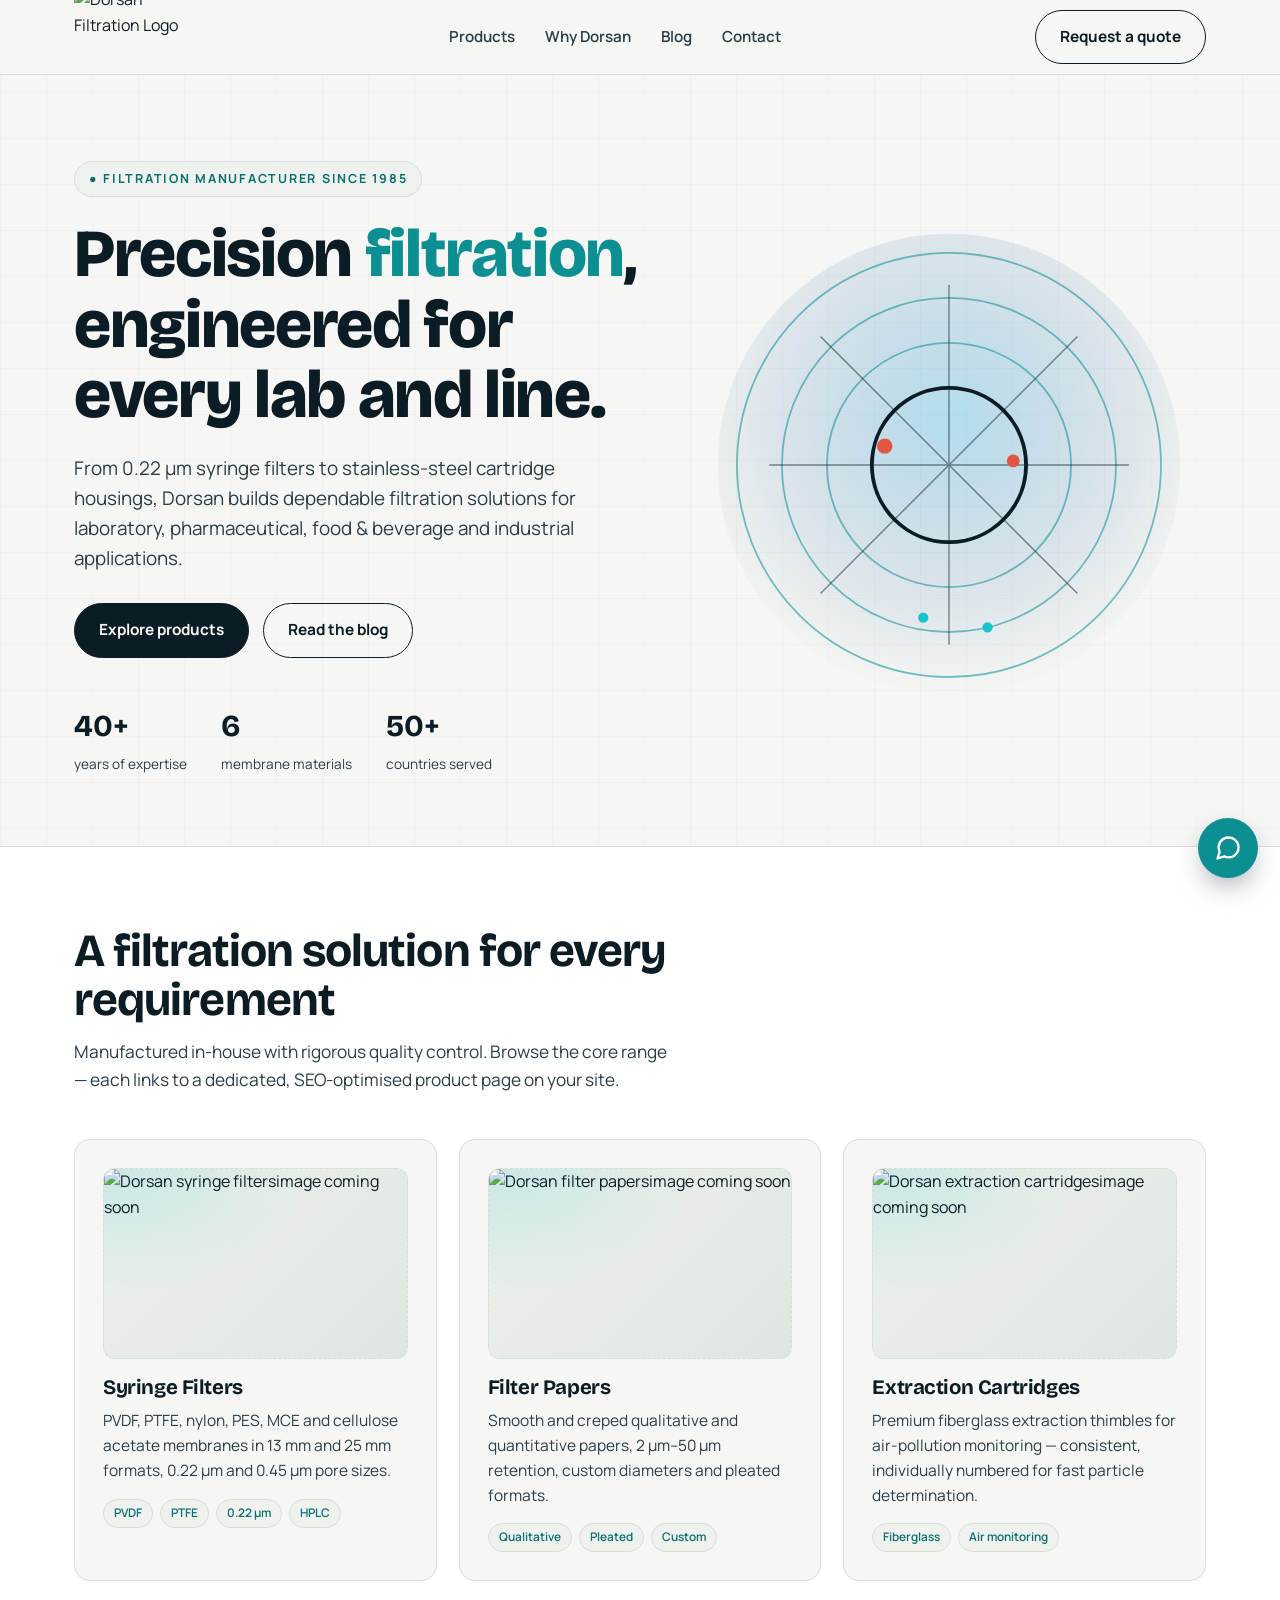
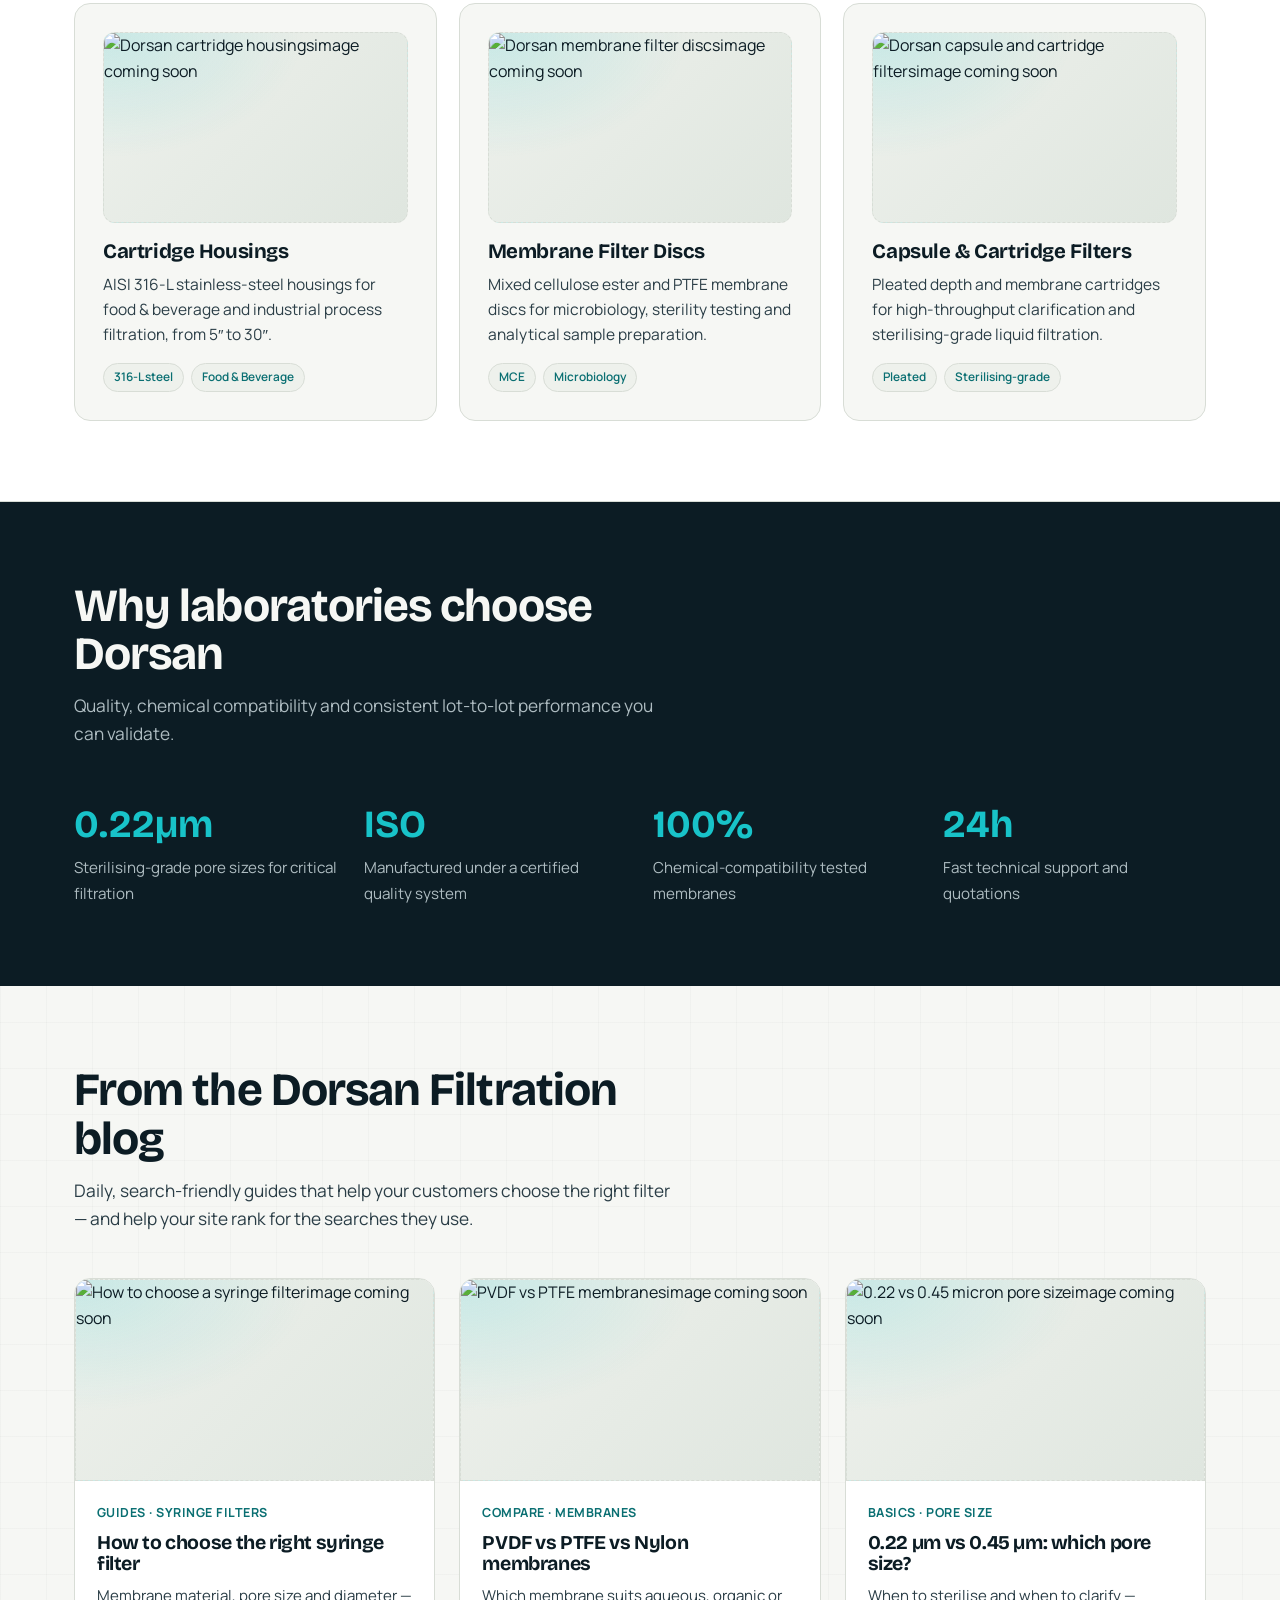
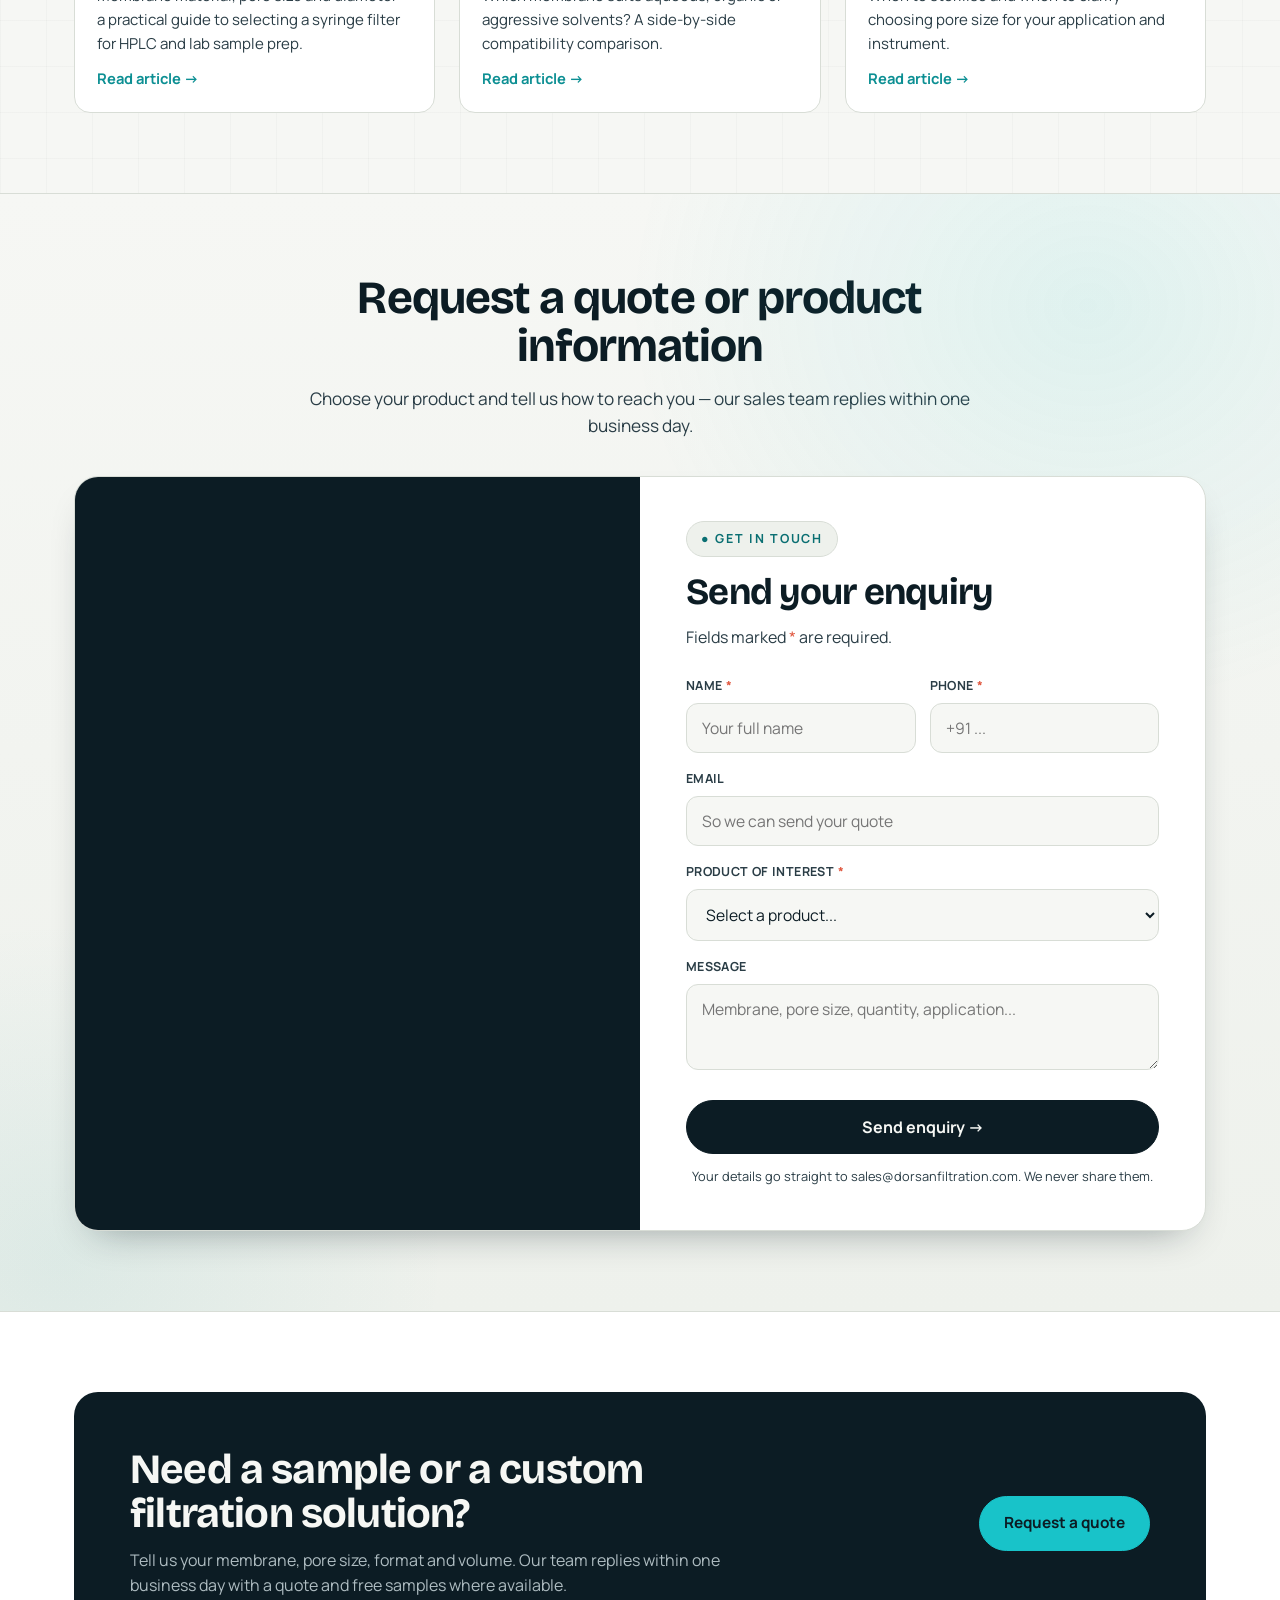
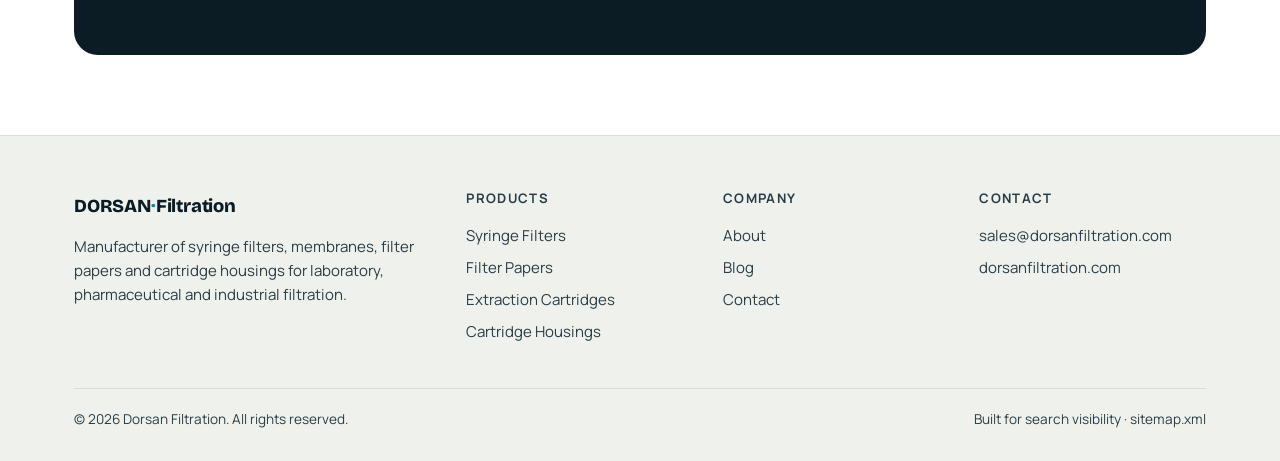
==== commit 8ca6d9ad: "Updated website content" ====
--- a/index.html
+++ b/index.html
@@ -41,12 +41,12 @@
     <div class="wrap nav">
       <a class="brand" href="index.html" aria-label="Dorsan Filtration home">
         <!-- Replace this inline SVG with your real logo: <img src="assets/logo.svg" alt="Dorsan Filtration"> -->
-        <svg viewBox="0 0 48 48" fill="none" xmlns="http://www.w3.org/2000/svg" aria-hidden="true">
-          <circle cx="24" cy="24" r="22" stroke="#0c1c24" stroke-width="2.5"/>
-          <path d="M14 18h20M16 24h16M19 30h10M22 36h4" stroke="#0c8f93" stroke-width="2.6" stroke-linecap="round"/>
-          <circle cx="24" cy="12" r="2.4" fill="#18c3c9"/>
-        </svg>
-        <span class="brand-name">DORSAN<span>·</span>Filtration</span>
+      <img
+    src="https://www.dorsanfiltration.com/wp-content/uploads/2023/05/Logo-dorsan-filtration-web-color.svg"
+    alt="Dorsan Filtration Logo"
+    style="width:120px;height:100px;"
+>
+      
       </a>
       <nav class="nav-links" aria-label="Primary">
         <a href="#products">Products</a>
@@ -84,8 +84,8 @@
         <svg viewBox="0 0 400 400" xmlns="http://www.w3.org/2000/svg">
           <defs>
             <radialGradient id="g1" cx="50%" cy="40%" r="60%">
-              <stop offset="0%" stop-color="#18c3c9" stop-opacity="0.35"/>
-              <stop offset="100%" stop-color="#18c3c9" stop-opacity="0"/>
+              <stop offset="0%" stop-color="#36B0E3" stop-opacity="0.35"/>
+              <stop offset="100%" stop-color="#204289" stop-opacity="0"/>
             </radialGradient>
           </defs>
           <circle cx="200" cy="200" r="180" fill="url(#g1)"/>
@@ -242,7 +242,7 @@
   .enq2-slide.broken { display: none; }
   .enq2-cap { position: absolute; left: 26px; bottom: 26px; right: 26px; color: #fff; z-index: 2; }
   .enq2-cap span { display:inline-block; font-size:.72rem; letter-spacing:.16em; text-transform:uppercase; font-weight:700;
-      background: rgba(24,195,201,.9); color:#04282a; padding:5px 12px; border-radius:999px; margin-bottom:10px; }
+      background: rgba(37, 150, 190); color:#04282a; padding:5px 12px; border-radius:999px; margin-bottom:10px; }
   .enq2-cap h3 { font-family: var(--display); font-size: 1.5rem; line-height:1.1; text-shadow: 0 2px 18px rgba(0,0,0,.5); }
   .enq2-slide::after { content:""; position:absolute; inset:0; background: linear-gradient(180deg, transparent 45%, rgba(8,18,23,.78) 100%); }
   .enq2-dots { position:absolute; bottom:16px; left:50%; transform:translateX(-50%); display:flex; gap:7px; z-index:3; }
